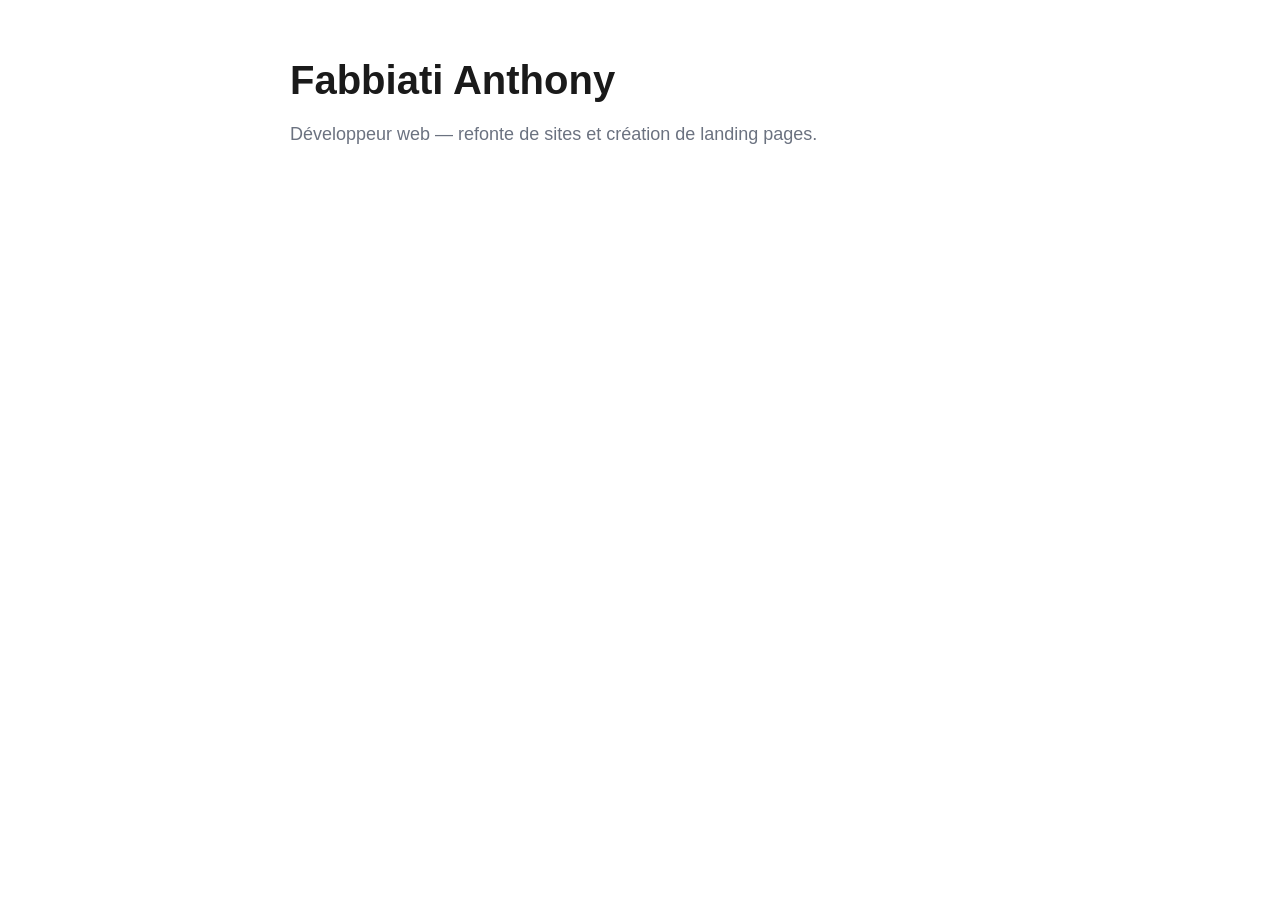
==== index.html @ d4ec7d35 "init : structure HTML et CSS de base" ====
<!DOCTYPE html>
<html lang="fr">
<head>
    <meta charset="UTF-8">
    <meta name="viewport" content="width=device-width, initial-scale=1.0">
    <link rel="stylesheet" href="css/style.css">
    <title>Portfolio — Ton Nom</title>
</head>
<body>
    <main class="container">
        <h1>Fabbiati Anthony</h1>
        <p>Développeur web — refonte de sites et création de landing pages.</p>
    </main>
</body>
</html>
---- css/style.css ----
/* Variables : palette, polices, espacements — tout au même endroit */
:root {
    --color-bg: #ffffff;
    --color-text: #1a1a1a;
    --color-muted: #6b7280;
    --color-accent: #2563eb;
    --font-base: -apple-system, BlinkMacSystemFont, "Segoe UI", Roboto, sans-serif;
    --max-width: 700px;
}

/* Reset de base */
*, *::before, *::after {
    box-sizing: border-box;
    margin: 0;
    padding: 0;
}

body {
    font-family: var(--font-base);
    color: var(--color-text);
    background: var(--color-bg);
    line-height: 1.6;
    padding: 3rem 1.25rem;
}

/* Centre le contenu */
.container {
    max-width: var(--max-width);
    margin: 0 auto;
}

h1 {
    font-size: 2.5rem;
    margin-bottom: 0.5rem;
}

p {
    color: var(--color-muted);
    font-size: 1.125rem;
}

a {
    color: var(--color-accent);
    text-decoration: none;
}
a:hover {
    text-decoration: underline;
}

/* Responsive : ce qui change sous 600px (mobile) */
@media (max-width: 600px) {
    body { padding: 2rem 1.25rem; }
    h1 { font-size: 2rem; }
}
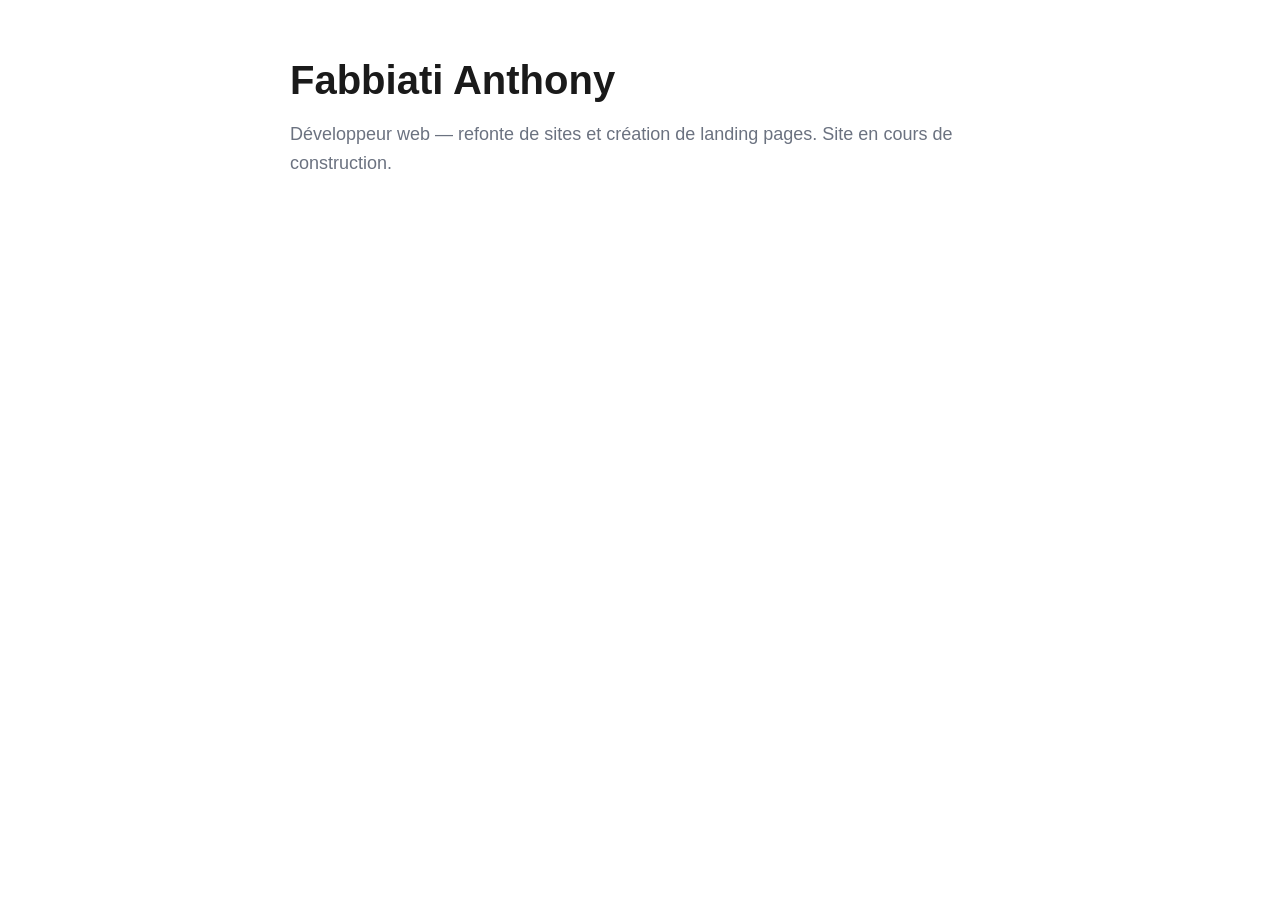
==== commit 0a771634: "test : vérification du pipeline de déploiement" ====
--- a/index.html
+++ b/index.html
@@ -9,7 +9,6 @@
 <body>
     <main class="container">
         <h1>Fabbiati Anthony</h1>
-        <p>Développeur web — refonte de sites et création de landing pages.</p>
-    </main>
+        <p>Développeur web — refonte de sites et création de landing pages. Site en cours de construction.</p>    </main>
 </body>
 </html>
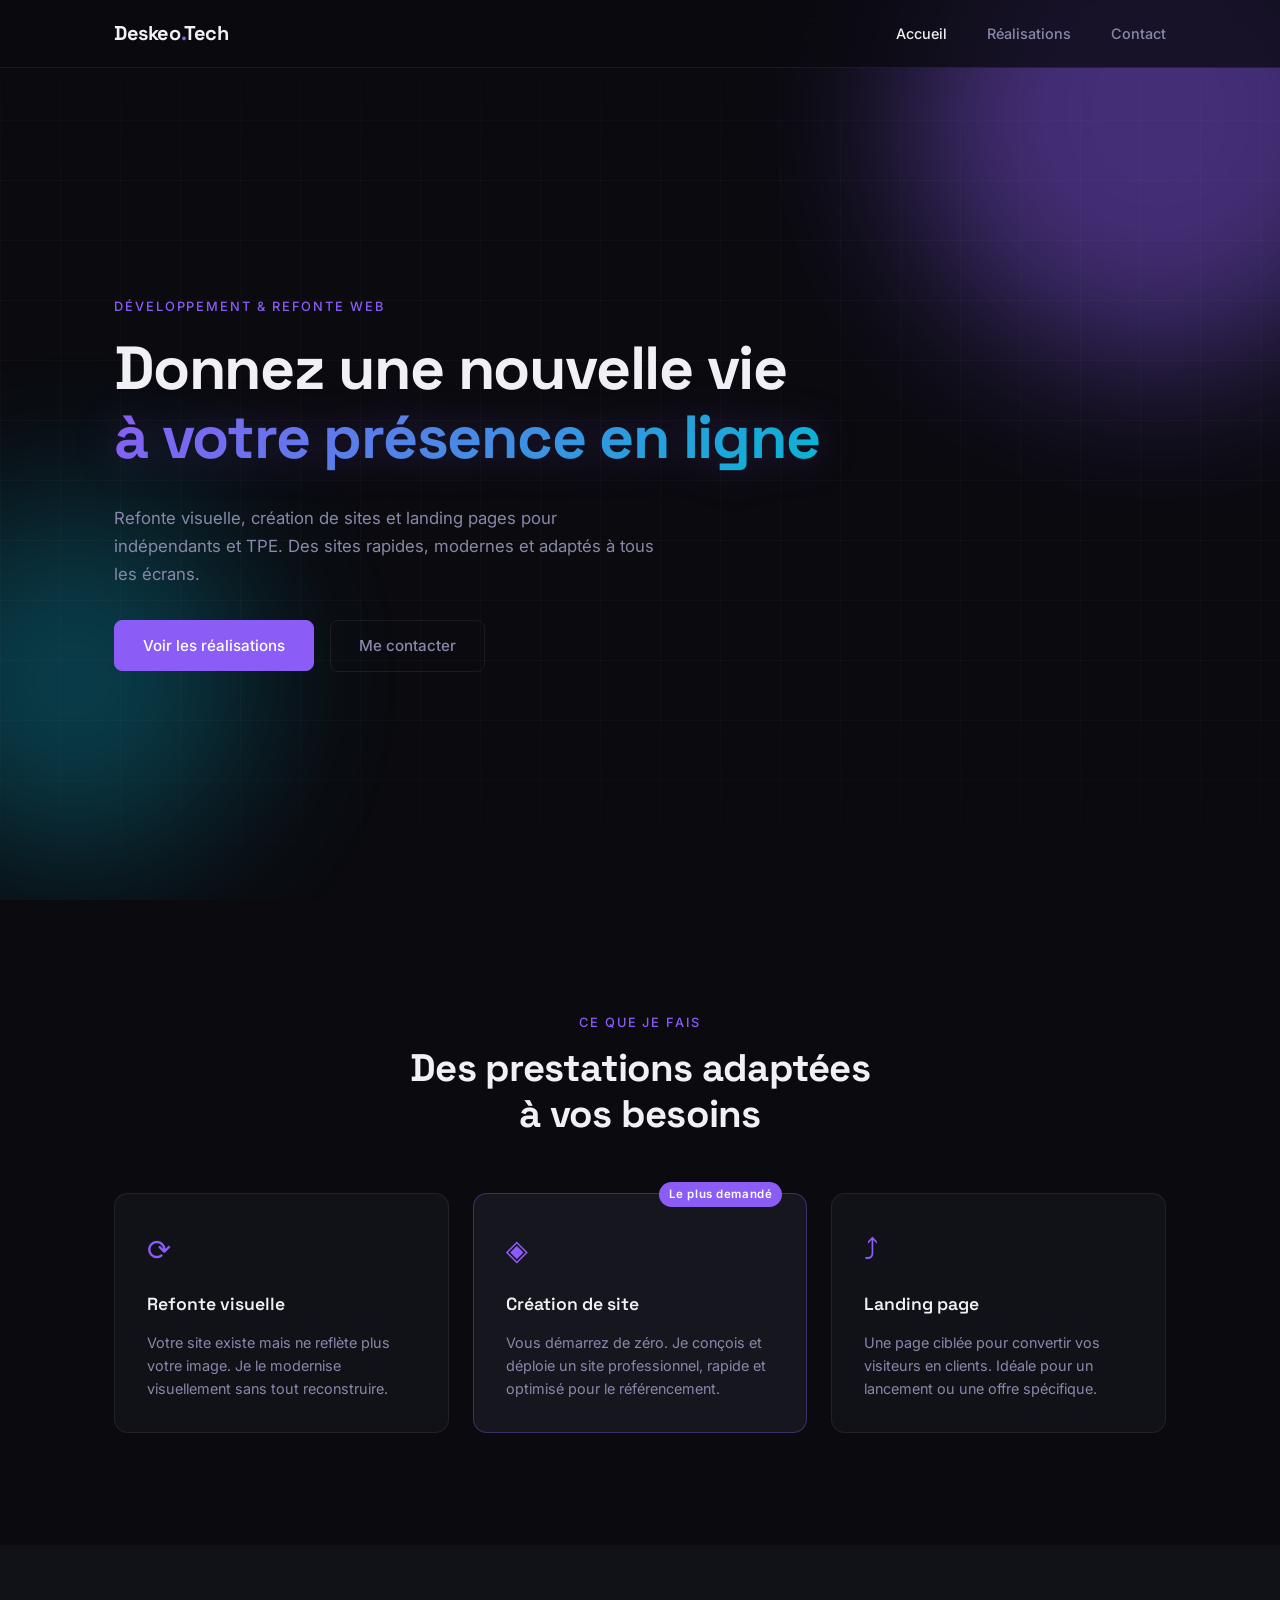
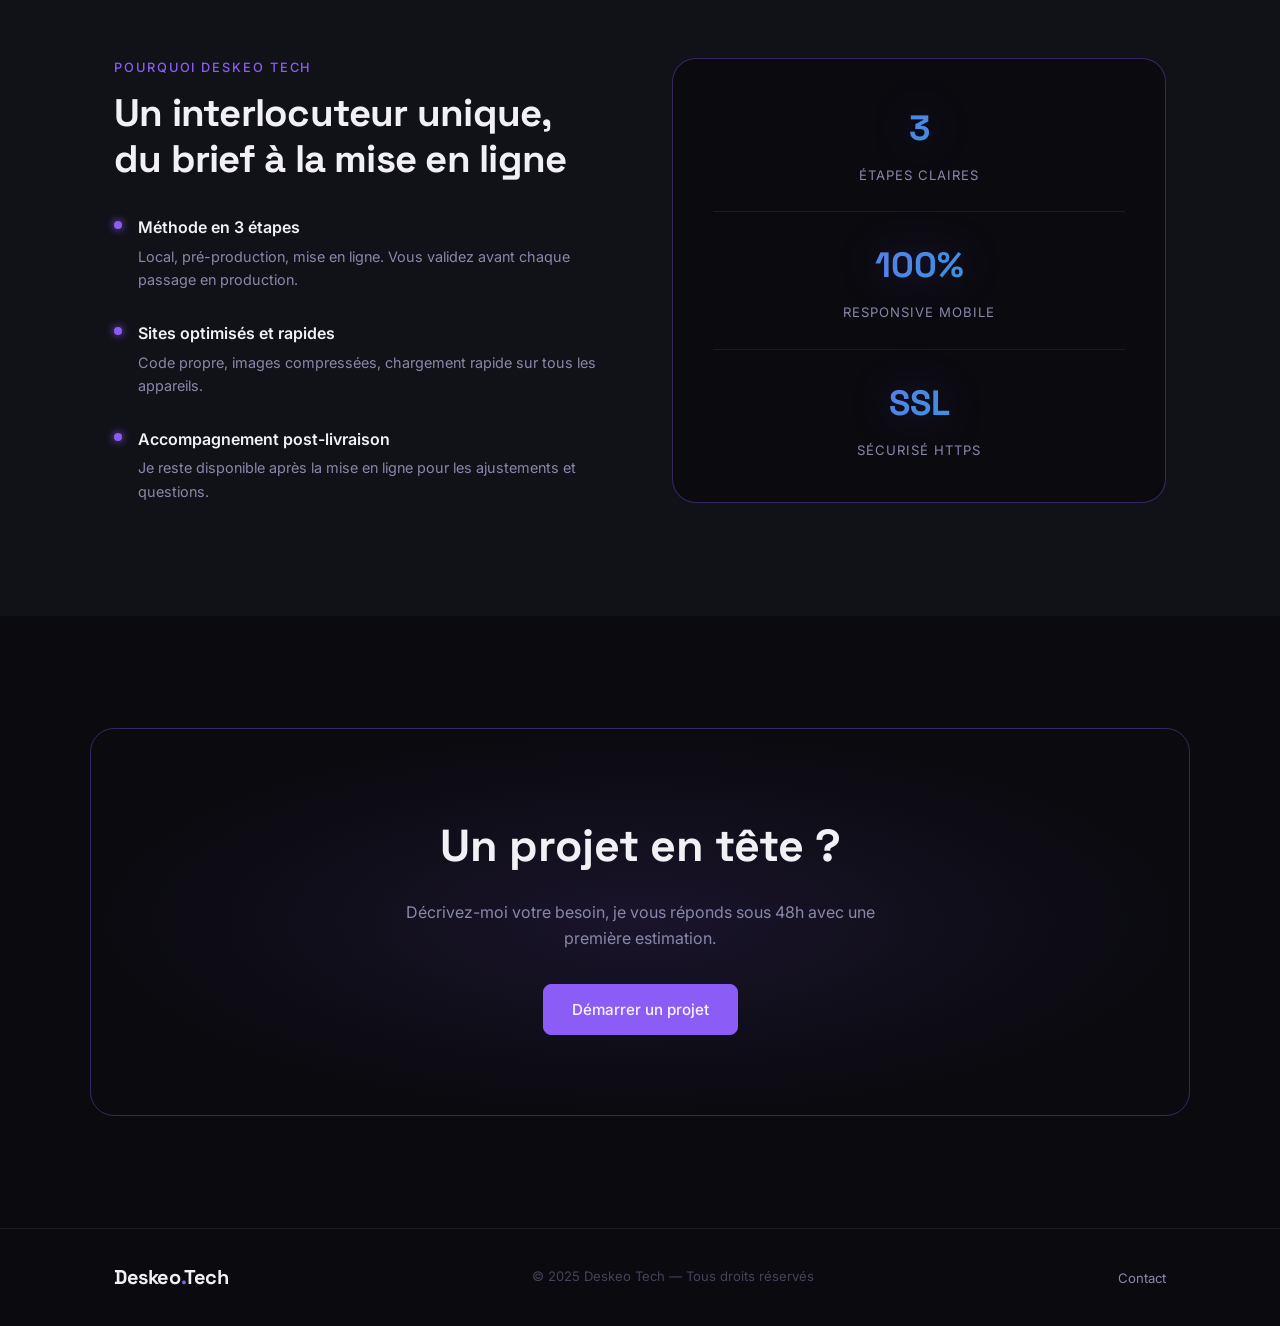
==== commit 52013565: "v.0.0.2 - Création page principal" ====
--- a/index.html
+++ b/index.html
@@ -3,12 +3,156 @@
 <head>
     <meta charset="UTF-8">
     <meta name="viewport" content="width=device-width, initial-scale=1.0">
+    <meta name="description" content="Deskeo Tech — Refonte de sites web et création de landing pages pour professionnels.">
+    <title>Deskeo Tech — Développement & Refonte Web</title>
+    <link rel="preconnect" href="https://fonts.googleapis.com">
+    <link rel="preconnect" href="https://fonts.gstatic.com" crossorigin>
+    <link href="https://fonts.googleapis.com/css2?family=Inter:wght@300;400;500;600&family=Space+Grotesk:wght@500;700&display=swap" rel="stylesheet">
     <link rel="stylesheet" href="css/style.css">
-    <title>Portfolio — Ton Nom</title>
+    <link rel="stylesheet" href="css/animations.css">
 </head>
 <body>
-    <main class="container">
-        <h1>Fabbiati Anthony</h1>
-        <p>Développeur web — refonte de sites et création de landing pages. Site en cours de construction.</p>    </main>
+
+    <!-- NAV -->
+    <header class="nav-wrapper">
+        <nav class="nav container">
+            <a href="index.html" class="nav-logo">Deskeo<span class="accent">.</span>Tech</a>
+            <button class="nav-toggle" aria-label="Ouvrir le menu" aria-expanded="false">
+                <span></span><span></span><span></span>
+            </button>
+            <ul class="nav-links" role="list">
+                <li><a href="index.html" class="nav-link active">Accueil</a></li>
+                <li><a href="realisations.html" class="nav-link">Réalisations</a></li>
+                <li><a href="contact.html" class="nav-link">Contact</a></li>
+            </ul>
+        </nav>
+    </header>
+
+    <main>
+
+        <!-- HERO -->
+        <section class="hero">
+            <div class="hero-bg" aria-hidden="true">
+                <div class="neon-orb orb-1"></div>
+                <div class="neon-orb orb-2"></div>
+                <div class="grid-overlay"></div>
+            </div>
+            <div class="container hero-content">
+                <p class="hero-eyebrow">Développement & Refonte Web</p>
+                <h1 class="hero-title">
+                    Donnez une nouvelle vie<br>
+                    <span class="neon-text">à votre présence en ligne</span>
+                </h1>
+                <p class="hero-desc">Refonte visuelle, création de sites et landing pages pour indépendants et TPE. Des sites rapides, modernes et adaptés à tous les écrans.</p>
+                <div class="hero-actions">
+                    <a href="realisations.html" class="btn btn-primary">Voir les réalisations</a>
+                    <a href="contact.html" class="btn btn-ghost">Me contacter</a>
+                </div>
+            </div>
+        </section>
+
+        <!-- SERVICES -->
+        <section class="section services" id="services">
+            <div class="container">
+                <div class="section-header">
+                    <p class="section-eyebrow">Ce que je fais</p>
+                    <h2 class="section-title">Des prestations adaptées<br>à vos besoins</h2>
+                </div>
+                <div class="cards-grid">
+                    <article class="card">
+                        <div class="card-icon" aria-hidden="true">⟳</div>
+                        <h3 class="card-title">Refonte visuelle</h3>
+                        <p class="card-desc">Votre site existe mais ne reflète plus votre image. Je le modernise visuellement sans tout reconstruire.</p>
+                    </article>
+                    <article class="card card-featured">
+                        <div class="card-icon" aria-hidden="true">◈</div>
+                        <h3 class="card-title">Création de site</h3>
+                        <p class="card-desc">Vous démarrez de zéro. Je conçois et déploie un site professionnel, rapide et optimisé pour le référencement.</p>
+                        <span class="card-badge">Le plus demandé</span>
+                    </article>
+                    <article class="card">
+                        <div class="card-icon" aria-hidden="true">⤴</div>
+                        <h3 class="card-title">Landing page</h3>
+                        <p class="card-desc">Une page ciblée pour convertir vos visiteurs en clients. Idéale pour un lancement ou une offre spécifique.</p>
+                    </article>
+                </div>
+            </div>
+        </section>
+
+        <!-- POURQUOI MOI -->
+        <section class="section why">
+            <div class="container why-grid">
+                <div class="why-text">
+                    <p class="section-eyebrow">Pourquoi Deskeo Tech</p>
+                    <h2 class="section-title">Un interlocuteur unique,<br>du brief à la mise en ligne</h2>
+                    <ul class="why-list" role="list">
+                        <li class="why-item">
+                            <span class="why-dot" aria-hidden="true"></span>
+                            <div>
+                                <strong>Méthode en 3 étapes</strong>
+                                <p>Local, pré-production, mise en ligne. Vous validez avant chaque passage en production.</p>
+                            </div>
+                        </li>
+                        <li class="why-item">
+                            <span class="why-dot" aria-hidden="true"></span>
+                            <div>
+                                <strong>Sites optimisés et rapides</strong>
+                                <p>Code propre, images compressées, chargement rapide sur tous les appareils.</p>
+                            </div>
+                        </li>
+                        <li class="why-item">
+                            <span class="why-dot" aria-hidden="true"></span>
+                            <div>
+                                <strong>Accompagnement post-livraison</strong>
+                                <p>Je reste disponible après la mise en ligne pour les ajustements et questions.</p>
+                            </div>
+                        </li>
+                    </ul>
+                </div>
+                <div class="why-visual" aria-hidden="true">
+                    <div class="stats-block">
+                        <div class="stat">
+                            <span class="stat-number neon-text">3</span>
+                            <span class="stat-label">Étapes claires</span>
+                        </div>
+                        <div class="stat-divider"></div>
+                        <div class="stat">
+                            <span class="stat-number neon-text">100%</span>
+                            <span class="stat-label">Responsive mobile</span>
+                        </div>
+                        <div class="stat-divider"></div>
+                        <div class="stat">
+                            <span class="stat-number neon-text">SSL</span>
+                            <span class="stat-label">Sécurisé HTTPS</span>
+                        </div>
+                    </div>
+                </div>
+            </div>
+        </section>
+
+        <!-- CTA -->
+        <section class="section cta-section">
+            <div class="container cta-inner">
+                <div class="cta-neon-bg" aria-hidden="true"></div>
+                <h2 class="cta-title">Un projet en tête ?</h2>
+                <p class="cta-desc">Décrivez-moi votre besoin, je vous réponds sous 48h avec une première estimation.</p>
+                <a href="contact.html" class="btn btn-primary">Démarrer un projet</a>
+            </div>
+        </section>
+
+    </main>
+
+    <!-- FOOTER -->
+    <footer class="footer">
+        <div class="container footer-inner">
+            <span class="nav-logo">Deskeo<span class="accent">.</span>Tech</span>
+            <p class="footer-copy">&copy; 2025 Deskeo Tech — Tous droits réservés</p>
+            <nav aria-label="Navigation secondaire">
+                <a href="contact.html" class="footer-link">Contact</a>
+            </nav>
+        </div>
+    </footer>
+
+    <script src="js/main.js"></script>
 </body>
 </html>
--- a/css/style.css
+++ b/css/style.css
@@ -1,54 +1,541 @@
-/* Variables : palette, polices, espacements — tout au même endroit */
+/* ============================================================
+   VARIABLES — palette, typo, espacements
+   Tout changer ici se répercute sur tout le site.
+   ============================================================ */
 :root {
-    --color-bg: #ffffff;
-    --color-text: #1a1a1a;
-    --color-muted: #6b7280;
-    --color-accent: #2563eb;
-    --font-base: -apple-system, BlinkMacSystemFont, "Segoe UI", Roboto, sans-serif;
-    --max-width: 700px;
-}
-
-/* Reset de base */
+    /* Couleurs */
+    --bg:          #0a0a0f;
+    --bg-card:     #111118;
+    --bg-card-alt: #16161f;
+    --border:      rgba(255,255,255,0.07);
+    --border-accent: rgba(139,92,246,0.35);
+
+    --text:        #f0f0f5;
+    --text-muted:  #8888aa;
+    --text-faint:  #44445a;
+
+    --accent:      #8b5cf6;   /* violet néon — changer ici pour refaire toute la charte */
+    --accent-glow: rgba(139,92,246,0.25);
+    --accent-2:    #06b6d4;   /* cyan secondaire */
+
+    /* Typo */
+    --font-body:    'Inter', system-ui, sans-serif;
+    --font-display: 'Space Grotesk', system-ui, sans-serif;
+
+    /* Espacements */
+    --space-xs:  0.5rem;
+    --space-sm:  1rem;
+    --space-md:  2rem;
+    --space-lg:  4rem;
+    --space-xl:  7rem;
+
+    /* Rayons */
+    --radius-sm: 8px;
+    --radius-md: 14px;
+    --radius-lg: 24px;
+
+    /* Largeur max du contenu */
+    --max-width: 1100px;
+
+    /* Nav */
+    --nav-h: 68px;
+}
+
+/* ============================================================
+   RESET
+   Neutralise les styles par défaut des navigateurs.
+   box-sizing: border-box est la règle la plus importante :
+   le padding est inclus dans la largeur, pas ajouté par-dessus.
+   ============================================================ */
 *, *::before, *::after {
     box-sizing: border-box;
     margin: 0;
     padding: 0;
 }
 
+html {
+    scroll-behavior: smooth; /* défilement doux sur les ancres # */
+}
+
 body {
-    font-family: var(--font-base);
-    color: var(--color-text);
-    background: var(--color-bg);
-    line-height: 1.6;
-    padding: 3rem 1.25rem;
-}
-
-/* Centre le contenu */
+    font-family: var(--font-body);
+    background: var(--bg);
+    color: var(--text);
+    line-height: 1.65;
+    -webkit-font-smoothing: antialiased; /* meilleur rendu des polices sur Mac/iOS */
+    overflow-x: hidden; /* empêche le scroll horizontal accidentel */
+}
+
+img {
+    max-width: 100%;
+    display: block; /* supprime l'espace sous les images (comportement inline par défaut) */
+}
+
+ul { list-style: none; }
+a  { text-decoration: none; color: inherit; }
+
+/* ============================================================
+   UTILITAIRE : CONTAINER
+   Centre le contenu et limite sa largeur sur les grands écrans.
+   Le padding horizontal évite que le texte colle aux bords
+   sur mobile.
+   ============================================================ */
 .container {
+    width: 100%;
     max-width: var(--max-width);
     margin: 0 auto;
-}
-
-h1 {
-    font-size: 2.5rem;
-    margin-bottom: 0.5rem;
-}
-
-p {
-    color: var(--color-muted);
-    font-size: 1.125rem;
-}
-
-a {
-    color: var(--color-accent);
-    text-decoration: none;
-}
-a:hover {
-    text-decoration: underline;
-}
-
-/* Responsive : ce qui change sous 600px (mobile) */
-@media (max-width: 600px) {
-    body { padding: 2rem 1.25rem; }
-    h1 { font-size: 2rem; }
-}+    padding: 0 1.5rem;
+}
+
+/* ============================================================
+   NAVIGATION
+   position: fixed maintient la nav visible en scrollant.
+   backdrop-filter crée l'effet de verre dépoli (glassmorphism).
+   z-index élevé garantit qu'elle reste au-dessus de tout.
+   ============================================================ */
+.nav-wrapper {
+    position: fixed;
+    top: 0;
+    left: 0;
+    right: 0;
+    z-index: 100;
+    height: var(--nav-h);
+    border-bottom: 1px solid var(--border);
+    background: rgba(10,10,15,0.75);
+    backdrop-filter: blur(16px);
+    -webkit-backdrop-filter: blur(16px);
+}
+
+.nav {
+    display: flex;
+    align-items: center;
+    justify-content: space-between;
+    height: 100%;
+}
+
+.nav-logo {
+    font-family: var(--font-display);
+    font-size: 1.25rem;
+    font-weight: 700;
+    letter-spacing: -0.02em;
+}
+
+.accent { color: var(--accent); }
+
+.nav-links {
+    display: flex;
+    align-items: center;
+    gap: 2.5rem;
+}
+
+.nav-link {
+    font-size: 0.9rem;
+    font-weight: 500;
+    color: var(--text-muted);
+    transition: color 0.2s;
+}
+.nav-link:hover,
+.nav-link.active { color: var(--text); }
+
+/* Bouton hamburger mobile — masqué sur desktop */
+.nav-toggle {
+    display: none;
+    flex-direction: column;
+    gap: 5px;
+    background: none;
+    border: none;
+    cursor: pointer;
+    padding: 4px;
+}
+.nav-toggle span {
+    display: block;
+    width: 24px;
+    height: 2px;
+    background: var(--text);
+    border-radius: 2px;
+    transition: transform 0.3s, opacity 0.3s;
+}
+
+/* ============================================================
+   HERO
+   min-height: 100svh utilise svh (small viewport height) qui
+   exclut la barre d'adresse mobile — plus fiable que vh.
+   padding-top compense la nav fixe.
+   ============================================================ */
+.hero {
+    position: relative;
+    min-height: 100svh;
+    display: flex;
+    align-items: center;
+    padding-top: var(--nav-h);
+    overflow: hidden;
+}
+
+.hero-bg {
+    position: absolute;
+    inset: 0;
+    pointer-events: none; /* les éléments décoratifs ne captent pas les clics */
+}
+
+.hero-content {
+    position: relative;
+    z-index: 1;
+    padding-top: var(--space-xl);
+    padding-bottom: var(--space-xl);
+}
+
+.hero-eyebrow {
+    font-size: 0.8rem;
+    font-weight: 500;
+    letter-spacing: 0.15em;
+    text-transform: uppercase;
+    color: var(--accent);
+    margin-bottom: var(--space-sm);
+}
+
+.hero-title {
+    font-family: var(--font-display);
+    font-size: clamp(2.2rem, 5vw, 3.8rem); /* clamp : taille fluide entre min et max */
+    font-weight: 700;
+    line-height: 1.15;
+    letter-spacing: -0.02em;
+    margin-bottom: var(--space-md);
+}
+
+/* Texte néon : dégradé + glow via text-shadow */
+.neon-text {
+    background: linear-gradient(135deg, var(--accent), var(--accent-2));
+    -webkit-background-clip: text;
+    -webkit-text-fill-color: transparent;
+    background-clip: text;
+    filter: drop-shadow(0 0 20px var(--accent-glow));
+}
+
+.hero-desc {
+    max-width: 540px;
+    color: var(--text-muted);
+    font-size: 1.05rem;
+    margin-bottom: var(--space-md);
+}
+
+.hero-actions {
+    display: flex;
+    gap: var(--space-sm);
+    flex-wrap: wrap;
+}
+
+/* ============================================================
+   BOUTONS
+   btn-primary : fond violet avec glow au hover.
+   btn-ghost   : contour uniquement, plus discret.
+   transition rend le changement d'état progressif (0.2s).
+   ============================================================ */
+.btn {
+    display: inline-flex;
+    align-items: center;
+    gap: 0.5rem;
+    padding: 0.75rem 1.75rem;
+    border-radius: var(--radius-sm);
+    font-size: 0.95rem;
+    font-weight: 500;
+    cursor: pointer;
+    transition: all 0.2s;
+    border: 1px solid transparent;
+    white-space: nowrap;
+}
+
+.btn-primary {
+    background: var(--accent);
+    color: #fff;
+    border-color: var(--accent);
+}
+.btn-primary:hover {
+    background: transparent;
+    color: var(--accent);
+    box-shadow: 0 0 24px var(--accent-glow);
+}
+
+.btn-ghost {
+    background: transparent;
+    color: var(--text-muted);
+    border-color: var(--border);
+}
+.btn-ghost:hover {
+    color: var(--text);
+    border-color: var(--accent);
+}
+
+/* ============================================================
+   SECTIONS
+   Chaque section a le même espacement vertical.
+   On le définit une seule fois ici.
+   ============================================================ */
+.section {
+    padding: var(--space-xl) 0;
+}
+
+.section-header {
+    text-align: center;
+    margin-bottom: 3.5rem;
+}
+
+.section-eyebrow {
+    font-size: 0.8rem;
+    font-weight: 500;
+    letter-spacing: 0.15em;
+    text-transform: uppercase;
+    color: var(--accent);
+    margin-bottom: 0.75rem;
+}
+
+.section-title {
+    font-family: var(--font-display);
+    font-size: clamp(1.6rem, 3.5vw, 2.4rem);
+    font-weight: 700;
+    line-height: 1.2;
+    letter-spacing: -0.02em;
+}
+
+/* ============================================================
+   CARDS SERVICES
+   CSS Grid avec auto-fill : les colonnes se créent
+   automatiquement selon la place disponible.
+   minmax(260px, 1fr) : chaque carte fait au moins 260px,
+   et elles se partagent l'espace restant égalitairement.
+   ============================================================ */
+.cards-grid {
+    display: grid;
+    grid-template-columns: repeat(auto-fill, minmax(260px, 1fr));
+    gap: 1.5rem;
+}
+
+.card {
+    position: relative;
+    background: var(--bg-card);
+    border: 1px solid var(--border);
+    border-radius: var(--radius-md);
+    padding: 2rem;
+    transition: border-color 0.3s, transform 0.3s;
+}
+.card:hover {
+    border-color: var(--border-accent);
+    transform: translateY(-4px); /* légère élévation au survol */
+}
+
+.card-featured {
+    border-color: var(--border-accent);
+    background: var(--bg-card-alt);
+}
+
+.card-icon {
+    font-size: 1.8rem;
+    margin-bottom: 1rem;
+    color: var(--accent);
+}
+
+.card-title {
+    font-family: var(--font-display);
+    font-size: 1.1rem;
+    font-weight: 600;
+    margin-bottom: 0.75rem;
+}
+
+.card-desc {
+    font-size: 0.9rem;
+    color: var(--text-muted);
+    line-height: 1.6;
+}
+
+.card-badge {
+    position: absolute;
+    top: -12px;
+    right: 1.5rem;
+    background: var(--accent);
+    color: #fff;
+    font-size: 0.72rem;
+    font-weight: 600;
+    padding: 3px 10px;
+    border-radius: 99px;
+    letter-spacing: 0.05em;
+}
+
+/* ============================================================
+   SECTION WHY
+   Grid 2 colonnes : texte à gauche, stats à droite.
+   gap crée l'espacement entre les colonnes.
+   align-items: center aligne verticalement.
+   ============================================================ */
+.why { background: var(--bg-card); }
+
+.why-grid {
+    display: grid;
+    grid-template-columns: 1fr 1fr;
+    gap: 4rem;
+    align-items: center;
+}
+
+.why-list {
+    display: flex;
+    flex-direction: column;
+    gap: 1.75rem;
+    margin-top: 2rem;
+}
+
+.why-item {
+    display: flex;
+    gap: 1rem;
+    align-items: flex-start;
+}
+
+.why-dot {
+    width: 8px;
+    height: 8px;
+    min-width: 8px;
+    border-radius: 50%;
+    background: var(--accent);
+    margin-top: 0.45rem;
+    box-shadow: 0 0 8px var(--accent);
+}
+
+.why-item strong {
+    display: block;
+    font-weight: 600;
+    margin-bottom: 0.25rem;
+}
+
+.why-item p {
+    font-size: 0.9rem;
+    color: var(--text-muted);
+}
+
+.stats-block {
+    background: var(--bg);
+    border: 1px solid var(--border-accent);
+    border-radius: var(--radius-lg);
+    padding: 2.5rem;
+    display: flex;
+    flex-direction: column;
+    gap: 1.5rem;
+}
+
+.stat { text-align: center; }
+
+.stat-number {
+    display: block;
+    font-family: var(--font-display);
+    font-size: 2.2rem;
+    font-weight: 700;
+    margin-bottom: 0.25rem;
+}
+
+.stat-label {
+    font-size: 0.82rem;
+    color: var(--text-muted);
+    text-transform: uppercase;
+    letter-spacing: 0.08em;
+}
+
+.stat-divider {
+    height: 1px;
+    background: var(--border);
+}
+
+/* ============================================================
+   CTA SECTION
+   Position relative + z-index pour que le contenu passe
+   devant le fond décoratif (cta-neon-bg).
+   ============================================================ */
+.cta-section { text-align: center; }
+
+.cta-inner {
+    position: relative;
+    border: 1px solid var(--border-accent);
+    border-radius: var(--radius-lg);
+    padding: 5rem 2rem;
+    overflow: hidden;
+}
+
+.cta-neon-bg {
+    position: absolute;
+    inset: 0;
+    background: radial-gradient(ellipse at center, rgba(139,92,246,0.12) 0%, transparent 70%);
+    pointer-events: none;
+}
+
+.cta-title {
+    font-family: var(--font-display);
+    font-size: clamp(1.8rem, 4vw, 2.8rem);
+    font-weight: 700;
+    margin-bottom: 1rem;
+    position: relative;
+}
+
+.cta-desc {
+    color: var(--text-muted);
+    max-width: 480px;
+    margin: 0 auto 2rem;
+    position: relative;
+}
+
+/* ============================================================
+   FOOTER
+   ============================================================ */
+.footer {
+    padding: 2rem 0;
+    border-top: 1px solid var(--border);
+}
+
+.footer-inner {
+    display: flex;
+    align-items: center;
+    justify-content: space-between;
+    gap: 1rem;
+    flex-wrap: wrap;
+}
+
+.footer-copy {
+    font-size: 0.82rem;
+    color: var(--text-faint);
+}
+
+.footer-link {
+    font-size: 0.82rem;
+    color: var(--text-muted);
+    transition: color 0.2s;
+}
+.footer-link:hover { color: var(--accent); }
+
+/* ============================================================
+   RESPONSIVE MOBILE
+   Les media queries sont en bas : elles écrasent les règles
+   précédentes uniquement sur les petits écrans.
+   Breakpoint 768px = tablette/mobile.
+   ============================================================ */
+@media (max-width: 768px) {
+
+    /* Nav mobile : liens masqués par défaut, toggle visible */
+    .nav-toggle { display: flex; }
+
+    .nav-links {
+        position: fixed;
+        inset: var(--nav-h) 0 0 0;
+        background: rgba(10,10,15,0.97);
+        flex-direction: column;
+        justify-content: center;
+        gap: 2rem;
+        font-size: 1.2rem;
+
+        /* Masquage accessible : on déplace hors écran plutôt que display:none
+           pour que les lecteurs d'écran puissent quand même le trouver */
+        transform: translateX(100%);
+        transition: transform 0.3s ease;
+    }
+
+    /* Classe ajoutée par JS quand le menu est ouvert */
+    .nav-links.is-open { transform: translateX(0); }
+
+    /* Grilles : une colonne sur mobile */
+    .why-grid { grid-template-columns: 1fr; gap: 2.5rem; }
+
+    .footer-inner { justify-content: center; text-align: center; }
+}
--- a/css/animations.css
+++ b/css/animations.css
@@ -0,0 +1,119 @@
+/* ============================================================
+   ANIMATIONS & EFFETS NÉON
+   Fichier séparé de style.css pour deux raisons :
+   1. Facilité de maintenance : on touche ici sans risquer
+      de casser le layout principal.
+   2. Accessibilité : prefers-reduced-motion permet de
+      désactiver toutes les animations pour les utilisateurs
+      sensibles au mouvement (épilepsie, vertiges...).
+   ============================================================ */
+
+/* --- Orbes néon du hero --- */
+
+/* Les orbes sont des cercles flous positionnés en absolu.
+   border-radius: 50% = cercle.
+   filter: blur() crée le halo lumineux.
+   animation: flotte en boucle infinie. */
+.neon-orb {
+    position: absolute;
+    border-radius: 50%;
+    filter: blur(80px);
+    opacity: 0.45;
+    animation: float 8s ease-in-out infinite;
+}
+
+.orb-1 {
+    width: 500px;
+    height: 500px;
+    background: var(--accent);
+    top: -15%;
+    right: -10%;
+    animation-delay: 0s;
+}
+
+.orb-2 {
+    width: 350px;
+    height: 350px;
+    background: var(--accent-2);
+    bottom: 5%;
+    left: -8%;
+    animation-delay: -4s; /* décalage pour que les deux orbes ne bougent pas en même temps */
+    opacity: 0.3;
+}
+
+/* Grille de fond subtile du hero */
+.grid-overlay {
+    position: absolute;
+    inset: 0;
+    background-image:
+        linear-gradient(rgba(255,255,255,0.025) 1px, transparent 1px),
+        linear-gradient(90deg, rgba(255,255,255,0.025) 1px, transparent 1px);
+    background-size: 60px 60px;
+    /* Fondu en haut et en bas pour que la grille disparaisse aux bords */
+    mask-image: linear-gradient(to bottom, transparent 0%, black 20%, black 80%, transparent 100%);
+    -webkit-mask-image: linear-gradient(to bottom, transparent 0%, black 20%, black 80%, transparent 100%);
+}
+
+/* --- Animation float --- */
+
+/* keyframes définit les étapes de l'animation.
+   0% et 100% identiques = boucle parfaite.
+   translateY déplace verticalement. */
+@keyframes float {
+    0%, 100% { transform: translateY(0px) scale(1); }
+    50%       { transform: translateY(-30px) scale(1.05); }
+}
+
+/* --- Apparition au chargement --- */
+
+/* Les éléments du hero apparaissent en fondu en glissant vers le haut.
+   animation-fill-mode: both conserve l'état final après l'animation. */
+.hero-eyebrow {
+    animation: fadeUp 0.7s ease both;
+    animation-delay: 0.1s;
+}
+.hero-title {
+    animation: fadeUp 0.7s ease both;
+    animation-delay: 0.25s;
+}
+.hero-desc {
+    animation: fadeUp 0.7s ease both;
+    animation-delay: 0.4s;
+}
+.hero-actions {
+    animation: fadeUp 0.7s ease both;
+    animation-delay: 0.55s;
+}
+
+@keyframes fadeUp {
+    from {
+        opacity: 0;
+        transform: translateY(24px);
+    }
+    to {
+        opacity: 1;
+        transform: translateY(0);
+    }
+}
+
+/* --- Glow pulsant sur le texte néon --- */
+@keyframes glow-pulse {
+    0%, 100% { filter: drop-shadow(0 0 16px rgba(139,92,246,0.4)); }
+    50%       { filter: drop-shadow(0 0 32px rgba(139,92,246,0.7)); }
+}
+.neon-text {
+    animation: glow-pulse 3s ease-in-out infinite;
+}
+
+/* ============================================================
+   ACCESSIBILITÉ — Respect du réglage système
+   Si l'utilisateur a activé "Réduire les animations"
+   dans son OS, on désactive tout proprement.
+   ============================================================ */
+@media (prefers-reduced-motion: reduce) {
+    *, *::before, *::after {
+        animation-duration: 0.01ms !important;
+        animation-iteration-count: 1 !important;
+        transition-duration: 0.01ms !important;
+    }
+}
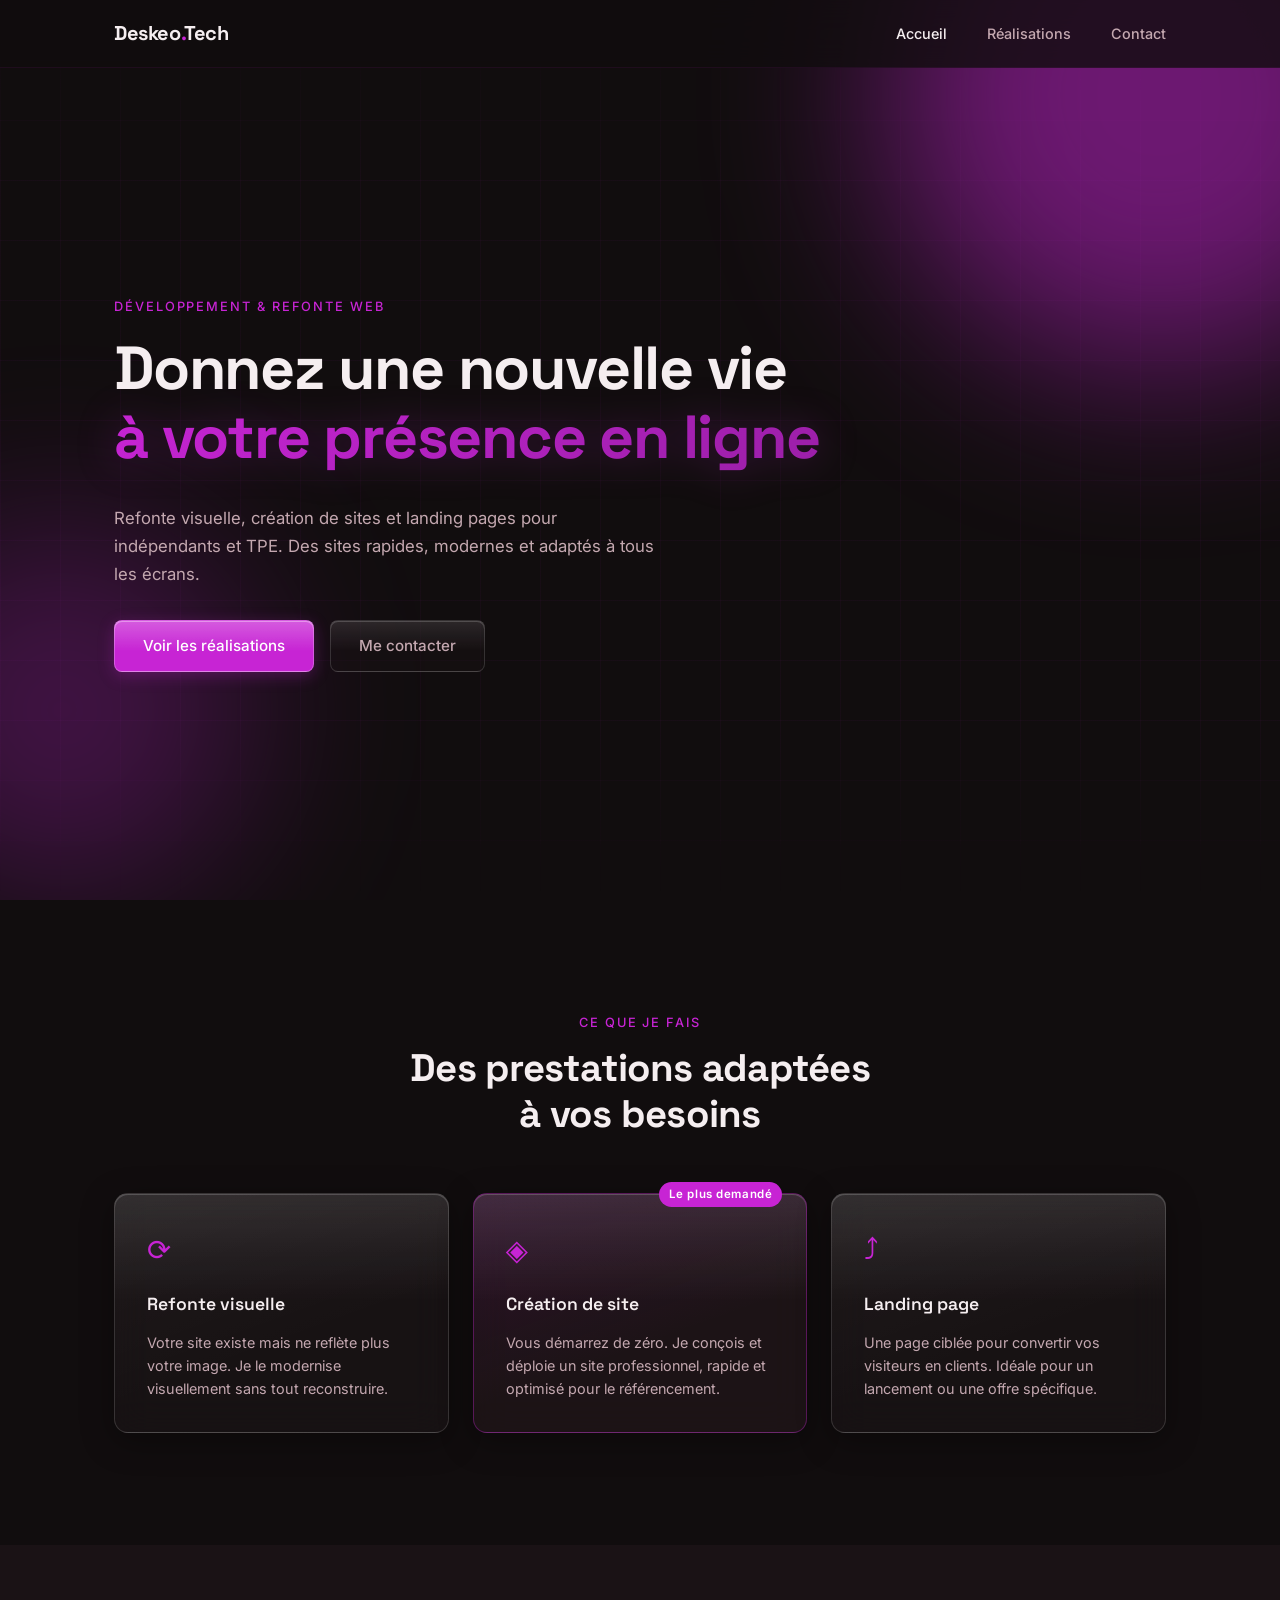
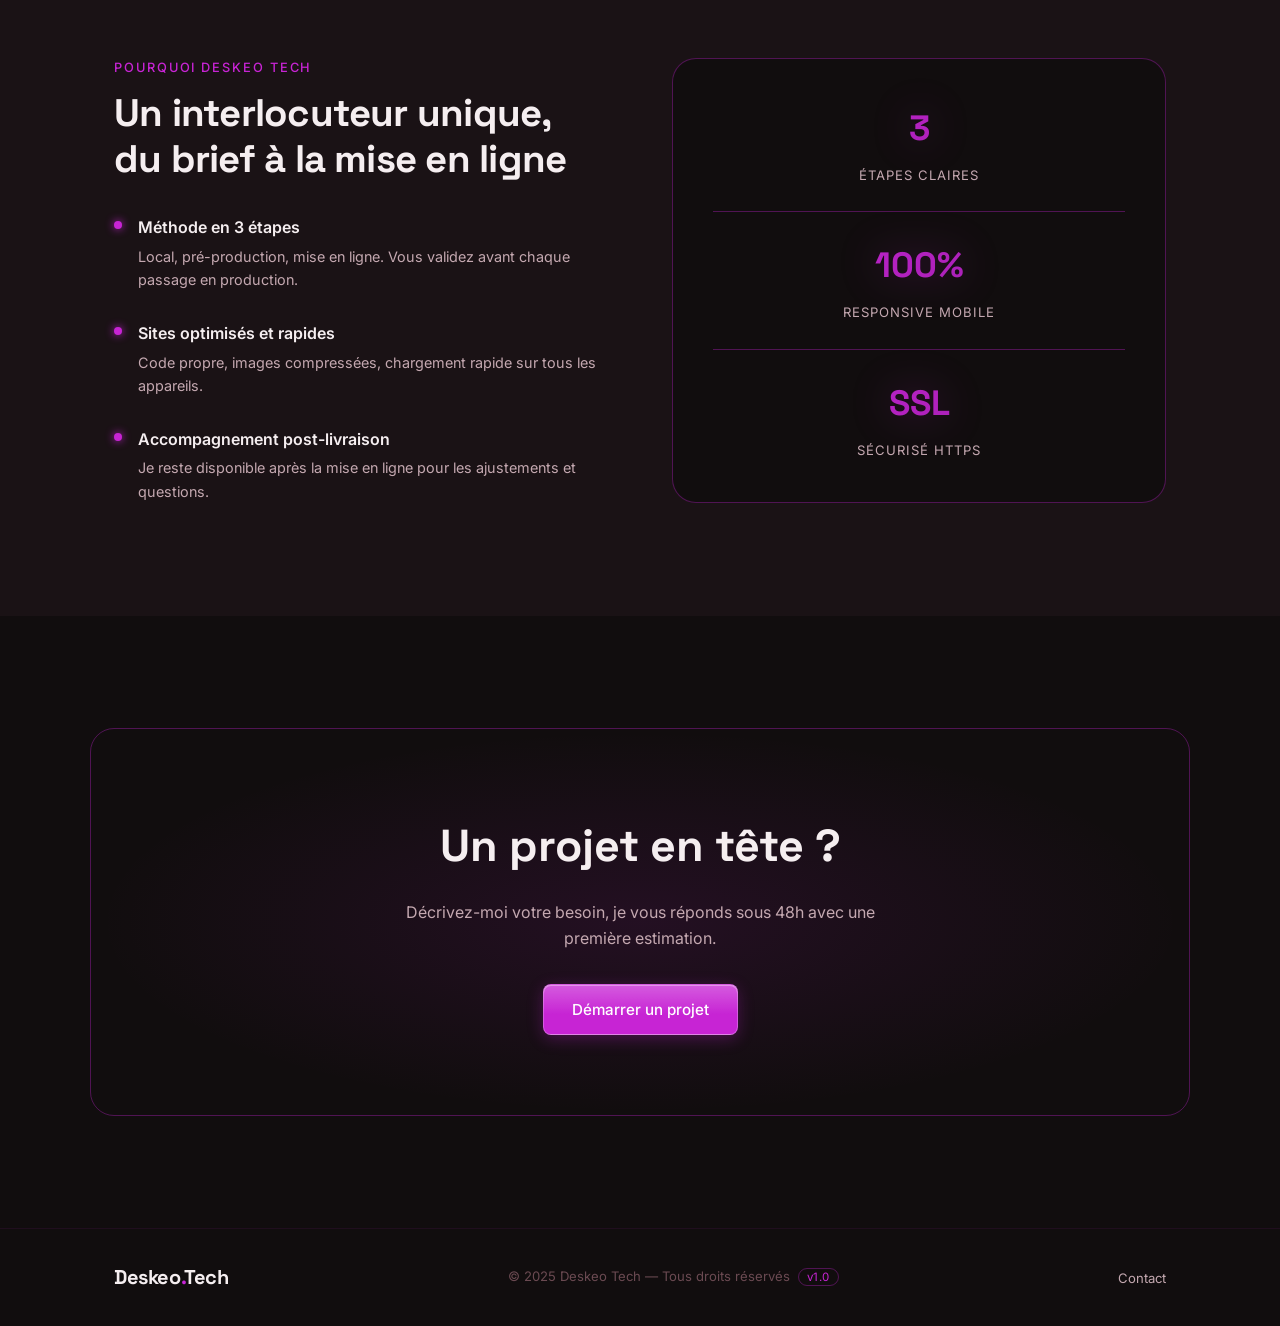
==== commit ccbc814f: "v1.0 - Ajout effet Liquid Glass + version du site dans le footer" ====
--- a/index.html
+++ b/index.html
@@ -146,7 +146,7 @@
     <footer class="footer">
         <div class="container footer-inner">
             <span class="nav-logo">Deskeo<span class="accent">.</span>Tech</span>
-            <p class="footer-copy">&copy; 2025 Deskeo Tech — Tous droits réservés</p>
+            <p class="footer-copy">&copy; 2025 Deskeo Tech — Tous droits réservés <span class="footer-version">v1.0</span></p>
             <nav aria-label="Navigation secondaire">
                 <a href="contact.html" class="footer-link">Contact</a>
             </nav>
--- a/css/style.css
+++ b/css/style.css
@@ -1,51 +1,48 @@
 /* ============================================================
-   VARIABLES — palette, typo, espacements
+   VARIABLES — palette Void/Kai'sa
    Tout changer ici se répercute sur tout le site.
    ============================================================ */
 :root {
-    /* Couleurs */
-    --bg:          #0a0a0f;
-    --bg-card:     #111118;
-    --bg-card-alt: #16161f;
-    --border:      rgba(255,255,255,0.07);
-    --border-accent: rgba(139,92,246,0.35);
-
-    --text:        #f0f0f5;
-    --text-muted:  #8888aa;
-    --text-faint:  #44445a;
-
-    --accent:      #8b5cf6;   /* violet néon — changer ici pour refaire toute la charte */
-    --accent-glow: rgba(139,92,246,0.25);
-    --accent-2:    #06b6d4;   /* cyan secondaire */
-
-    /* Typo */
+    --bg:          #110d0e;
+    --bg-card:     #1a1215;
+    --bg-card-alt: #221519;
+    --border:      rgba(199,36,212,0.08);
+    --border-accent: rgba(199,36,212,0.35);
+
+    --text:        #f5eef0;
+    --text-muted:  #c4a8b0;
+    --text-faint:  #6b4a52;
+
+    --accent:      #c724d4;
+    --accent-glow: rgba(199,36,212,0.28);
+    --accent-2:    #9b1fa8;
+
+    /* Liquid Glass — verre dépoli translucide sur fond sombre */
+    --glass-bg:        rgba(26,18,21,0.45);
+    --glass-bg-strong: rgba(34,21,25,0.55);
+    --glass-border:    rgba(255,255,255,0.14);
+    --glass-highlight: rgba(255,255,255,0.18);
+    --glass-blur:      18px;
+
     --font-body:    'Inter', system-ui, sans-serif;
     --font-display: 'Space Grotesk', system-ui, sans-serif;
 
-    /* Espacements */
     --space-xs:  0.5rem;
     --space-sm:  1rem;
     --space-md:  2rem;
     --space-lg:  4rem;
     --space-xl:  7rem;
 
-    /* Rayons */
     --radius-sm: 8px;
     --radius-md: 14px;
     --radius-lg: 24px;
 
-    /* Largeur max du contenu */
     --max-width: 1100px;
-
-    /* Nav */
     --nav-h: 68px;
 }
 
 /* ============================================================
    RESET
-   Neutralise les styles par défaut des navigateurs.
-   box-sizing: border-box est la règle la plus importante :
-   le padding est inclus dans la largeur, pas ajouté par-dessus.
    ============================================================ */
 *, *::before, *::after {
     box-sizing: border-box;
@@ -53,32 +50,23 @@
     padding: 0;
 }
 
-html {
-    scroll-behavior: smooth; /* défilement doux sur les ancres # */
-}
+html { scroll-behavior: smooth; }
 
 body {
     font-family: var(--font-body);
     background: var(--bg);
     color: var(--text);
     line-height: 1.65;
-    -webkit-font-smoothing: antialiased; /* meilleur rendu des polices sur Mac/iOS */
-    overflow-x: hidden; /* empêche le scroll horizontal accidentel */
-}
-
-img {
-    max-width: 100%;
-    display: block; /* supprime l'espace sous les images (comportement inline par défaut) */
-}
-
-ul { list-style: none; }
-a  { text-decoration: none; color: inherit; }
-
-/* ============================================================
-   UTILITAIRE : CONTAINER
-   Centre le contenu et limite sa largeur sur les grands écrans.
-   Le padding horizontal évite que le texte colle aux bords
-   sur mobile.
+    -webkit-font-smoothing: antialiased;
+    overflow-x: hidden;
+}
+
+img   { max-width: 100%; display: block; }
+ul    { list-style: none; }
+a     { text-decoration: none; color: inherit; }
+
+/* ============================================================
+   CONTAINER
    ============================================================ */
 .container {
     width: 100%;
@@ -89,19 +77,14 @@
 
 /* ============================================================
    NAVIGATION
-   position: fixed maintient la nav visible en scrollant.
-   backdrop-filter crée l'effet de verre dépoli (glassmorphism).
-   z-index élevé garantit qu'elle reste au-dessus de tout.
    ============================================================ */
 .nav-wrapper {
     position: fixed;
-    top: 0;
-    left: 0;
-    right: 0;
+    top: 0; left: 0; right: 0;
     z-index: 100;
     height: var(--nav-h);
     border-bottom: 1px solid var(--border);
-    background: rgba(10,10,15,0.75);
+    background: rgba(17,13,14,0.8);
     backdrop-filter: blur(16px);
     -webkit-backdrop-filter: blur(16px);
 }
@@ -137,7 +120,6 @@
 .nav-link:hover,
 .nav-link.active { color: var(--text); }
 
-/* Bouton hamburger mobile — masqué sur desktop */
 .nav-toggle {
     display: none;
     flex-direction: column;
@@ -158,9 +140,6 @@
 
 /* ============================================================
    HERO
-   min-height: 100svh utilise svh (small viewport height) qui
-   exclut la barre d'adresse mobile — plus fiable que vh.
-   padding-top compense la nav fixe.
    ============================================================ */
 .hero {
     position: relative;
@@ -174,7 +153,7 @@
 .hero-bg {
     position: absolute;
     inset: 0;
-    pointer-events: none; /* les éléments décoratifs ne captent pas les clics */
+    pointer-events: none;
 }
 
 .hero-content {
@@ -195,14 +174,13 @@
 
 .hero-title {
     font-family: var(--font-display);
-    font-size: clamp(2.2rem, 5vw, 3.8rem); /* clamp : taille fluide entre min et max */
+    font-size: clamp(2.2rem, 5vw, 3.8rem);
     font-weight: 700;
     line-height: 1.15;
     letter-spacing: -0.02em;
     margin-bottom: var(--space-md);
 }
 
-/* Texte néon : dégradé + glow via text-shadow */
 .neon-text {
     background: linear-gradient(135deg, var(--accent), var(--accent-2));
     -webkit-background-clip: text;
@@ -226,9 +204,6 @@
 
 /* ============================================================
    BOUTONS
-   btn-primary : fond violet avec glow au hover.
-   btn-ghost   : contour uniquement, plus discret.
-   transition rend le changement d'état progressif (0.2s).
    ============================================================ */
 .btn {
     display: inline-flex;
@@ -239,40 +214,47 @@
     font-size: 0.95rem;
     font-weight: 500;
     cursor: pointer;
-    transition: all 0.2s;
+    transition: all 0.2s, box-shadow 0.3s;
     border: 1px solid transparent;
     white-space: nowrap;
+    backdrop-filter: blur(var(--glass-blur));
+    -webkit-backdrop-filter: blur(var(--glass-blur));
 }
 
 .btn-primary {
-    background: var(--accent);
+    background:
+        linear-gradient(180deg, rgba(255,255,255,0.25) 0%, rgba(255,255,255,0) 60%),
+        var(--accent);
     color: #fff;
-    border-color: var(--accent);
+    border-color: rgba(255,255,255,0.25);
+    box-shadow: inset 0 1px 0 rgba(255,255,255,0.35), 0 4px 16px var(--accent-glow);
 }
 .btn-primary:hover {
-    background: transparent;
+    background:
+        linear-gradient(180deg, rgba(255,255,255,0.12) 0%, rgba(255,255,255,0) 60%),
+        transparent;
     color: var(--accent);
-    box-shadow: 0 0 24px var(--accent-glow);
+    box-shadow: inset 0 1px 0 rgba(255,255,255,0.1), 0 0 24px var(--accent-glow);
 }
 
 .btn-ghost {
-    background: transparent;
-    color: var(--text-muted);
-    border-color: var(--border);
+    background:
+        linear-gradient(180deg, rgba(255,255,255,0.1) 0%, rgba(255,255,255,0) 60%),
+        var(--glass-bg);
+    color: var(--text-muted);
+    border-color: var(--glass-border);
+    box-shadow: inset 0 1px 0 var(--glass-highlight);
 }
 .btn-ghost:hover {
     color: var(--text);
     border-color: var(--accent);
+    box-shadow: inset 0 1px 0 var(--glass-highlight), 0 0 20px var(--accent-glow);
 }
 
 /* ============================================================
    SECTIONS
-   Chaque section a le même espacement vertical.
-   On le définit une seule fois ici.
-   ============================================================ */
-.section {
-    padding: var(--space-xl) 0;
-}
+   ============================================================ */
+.section { padding: var(--space-xl) 0; }
 
 .section-header {
     text-align: center;
@@ -298,10 +280,6 @@
 
 /* ============================================================
    CARDS SERVICES
-   CSS Grid avec auto-fill : les colonnes se créent
-   automatiquement selon la place disponible.
-   minmax(260px, 1fr) : chaque carte fait au moins 260px,
-   et elles se partagent l'espace restant égalitairement.
    ============================================================ */
 .cards-grid {
     display: grid;
@@ -311,20 +289,35 @@
 
 .card {
     position: relative;
-    background: var(--bg-card);
-    border: 1px solid var(--border);
+    background:
+        linear-gradient(180deg, rgba(255,255,255,0.09) 0%, rgba(255,255,255,0) 45%),
+        linear-gradient(160deg, rgba(255,255,255,0.05), rgba(255,255,255,0.01) 60%),
+        var(--glass-bg);
+    border: 1px solid var(--glass-border);
     border-radius: var(--radius-md);
     padding: 2rem;
-    transition: border-color 0.3s, transform 0.3s;
+    backdrop-filter: blur(var(--glass-blur));
+    -webkit-backdrop-filter: blur(var(--glass-blur));
+    box-shadow:
+        inset 0 1px 0 var(--glass-highlight),
+        0 8px 32px rgba(0,0,0,0.35);
+    transition: border-color 0.3s, transform 0.3s, box-shadow 0.3s;
 }
 .card:hover {
     border-color: var(--border-accent);
-    transform: translateY(-4px); /* légère élévation au survol */
+    transform: translateY(-4px);
+    box-shadow:
+        inset 0 1px 0 var(--glass-highlight),
+        0 12px 40px rgba(0,0,0,0.45),
+        0 0 32px var(--accent-glow);
 }
 
 .card-featured {
     border-color: var(--border-accent);
-    background: var(--bg-card-alt);
+    background:
+        linear-gradient(180deg, rgba(255,255,255,0.1) 0%, rgba(255,255,255,0) 45%),
+        linear-gradient(160deg, rgba(199,36,212,0.12), rgba(255,255,255,0.01) 60%),
+        var(--glass-bg-strong);
 }
 
 .card-icon {
@@ -361,9 +354,6 @@
 
 /* ============================================================
    SECTION WHY
-   Grid 2 colonnes : texte à gauche, stats à droite.
-   gap crée l'espacement entre les colonnes.
-   align-items: center aligne verticalement.
    ============================================================ */
 .why { background: var(--bg-card); }
 
@@ -397,16 +387,8 @@
     box-shadow: 0 0 8px var(--accent);
 }
 
-.why-item strong {
-    display: block;
-    font-weight: 600;
-    margin-bottom: 0.25rem;
-}
-
-.why-item p {
-    font-size: 0.9rem;
-    color: var(--text-muted);
-}
+.why-item strong { display: block; font-weight: 600; margin-bottom: 0.25rem; }
+.why-item p      { font-size: 0.9rem; color: var(--text-muted); }
 
 .stats-block {
     background: var(--bg);
@@ -435,15 +417,10 @@
     letter-spacing: 0.08em;
 }
 
-.stat-divider {
-    height: 1px;
-    background: var(--border);
-}
-
-/* ============================================================
-   CTA SECTION
-   Position relative + z-index pour que le contenu passe
-   devant le fond décoratif (cta-neon-bg).
+.stat-divider { height: 1px; background: var(--border-accent); }
+
+/* ============================================================
+   CTA
    ============================================================ */
 .cta-section { text-align: center; }
 
@@ -458,7 +435,7 @@
 .cta-neon-bg {
     position: absolute;
     inset: 0;
-    background: radial-gradient(ellipse at center, rgba(139,92,246,0.12) 0%, transparent 70%);
+    background: radial-gradient(ellipse at center, rgba(199,36,212,0.1) 0%, transparent 70%);
     pointer-events: none;
 }
 
@@ -478,6 +455,312 @@
 }
 
 /* ============================================================
+   PAGE HERO (pages intérieures — plus compact que le hero accueil)
+   ============================================================ */
+.page-hero {
+    padding-top: calc(var(--nav-h) + 5rem);
+    padding-bottom: 4rem;
+    text-align: center;
+    position: relative;
+    overflow: hidden;
+}
+
+.page-hero-bg {
+    position: absolute;
+    inset: 0;
+    pointer-events: none;
+    background: radial-gradient(ellipse at 50% 0%, rgba(199,36,212,0.12) 0%, transparent 60%);
+}
+
+.page-hero-eyebrow {
+    font-size: 0.8rem;
+    font-weight: 500;
+    letter-spacing: 0.15em;
+    text-transform: uppercase;
+    color: var(--accent);
+    margin-bottom: 0.75rem;
+}
+
+.page-hero-title {
+    font-family: var(--font-display);
+    font-size: clamp(2rem, 4.5vw, 3.2rem);
+    font-weight: 700;
+    line-height: 1.15;
+    letter-spacing: -0.02em;
+    margin-bottom: 1rem;
+    position: relative;
+}
+
+.page-hero-desc {
+    color: var(--text-muted);
+    font-size: 1.05rem;
+    max-width: 520px;
+    margin: 0 auto;
+    position: relative;
+}
+
+/* ============================================================
+   PAGE RÉALISATIONS
+   ============================================================ */
+.projects-grid {
+    display: grid;
+    grid-template-columns: repeat(auto-fill, minmax(300px, 1fr));
+    gap: 1.75rem;
+}
+
+.project-card {
+    background: var(--bg-card);
+    border: 1px solid var(--border);
+    border-radius: var(--radius-md);
+    overflow: hidden;
+    transition: border-color 0.3s, transform 0.3s;
+}
+.project-card:hover {
+    border-color: var(--border-accent);
+    transform: translateY(-4px);
+}
+
+/* Placeholder image projet — remplacé par une vraie image plus tard */
+.project-thumb {
+    height: 200px;
+    background: var(--bg-card-alt);
+    display: flex;
+    align-items: center;
+    justify-content: center;
+    color: var(--text-faint);
+    font-size: 0.85rem;
+    letter-spacing: 0.05em;
+    border-bottom: 1px solid var(--border);
+    position: relative;
+    overflow: hidden;
+}
+
+/* Effet de grille sur le placeholder */
+.project-thumb::before {
+    content: '';
+    position: absolute;
+    inset: 0;
+    background-image:
+        linear-gradient(rgba(199,36,212,0.04) 1px, transparent 1px),
+        linear-gradient(90deg, rgba(199,36,212,0.04) 1px, transparent 1px);
+    background-size: 30px 30px;
+}
+
+.project-thumb-label {
+    position: relative;
+    z-index: 1;
+}
+
+.project-body { padding: 1.5rem; }
+
+.project-tags {
+    display: flex;
+    flex-wrap: wrap;
+    gap: 0.5rem;
+    margin-bottom: 0.75rem;
+}
+
+.tag {
+    font-size: 0.72rem;
+    font-weight: 500;
+    padding: 3px 10px;
+    border-radius: 99px;
+    border: 1px solid var(--border-accent);
+    color: var(--accent);
+    letter-spacing: 0.04em;
+}
+
+.project-title {
+    font-family: var(--font-display);
+    font-size: 1.05rem;
+    font-weight: 600;
+    margin-bottom: 0.5rem;
+}
+
+.project-desc {
+    font-size: 0.88rem;
+    color: var(--text-muted);
+    line-height: 1.55;
+    margin-bottom: 1.25rem;
+}
+
+.project-link {
+    font-size: 0.85rem;
+    font-weight: 500;
+    color: var(--accent);
+    display: inline-flex;
+    align-items: center;
+    gap: 0.35rem;
+    transition: gap 0.2s;
+}
+.project-link:hover { gap: 0.6rem; }
+
+/* Carte "projet à venir" */
+.project-card-empty {
+    border-style: dashed;
+    display: flex;
+    align-items: center;
+    justify-content: center;
+    min-height: 280px;
+    text-align: center;
+    padding: 2rem;
+    color: var(--text-faint);
+    font-size: 0.9rem;
+}
+
+/* ============================================================
+   PAGE CONTACT
+   ============================================================ */
+.contact-grid {
+    display: grid;
+    grid-template-columns: 1fr 1.6fr;
+    gap: 4rem;
+    align-items: start;
+}
+
+.contact-info-title {
+    font-family: var(--font-display);
+    font-size: 1.3rem;
+    font-weight: 600;
+    margin-bottom: 0.75rem;
+}
+
+.contact-info-desc {
+    color: var(--text-muted);
+    font-size: 0.95rem;
+    line-height: 1.65;
+    margin-bottom: 2rem;
+}
+
+.contact-items {
+    display: flex;
+    flex-direction: column;
+    gap: 1.25rem;
+}
+
+.contact-item {
+    display: flex;
+    align-items: flex-start;
+    gap: 1rem;
+}
+
+.contact-item-icon {
+    width: 38px;
+    height: 38px;
+    min-width: 38px;
+    border-radius: var(--radius-sm);
+    background: var(--bg-card-alt);
+    border: 1px solid var(--border-accent);
+    display: flex;
+    align-items: center;
+    justify-content: center;
+    font-size: 1rem;
+}
+
+.contact-item-label {
+    font-size: 0.78rem;
+    color: var(--text-faint);
+    text-transform: uppercase;
+    letter-spacing: 0.08em;
+    margin-bottom: 0.15rem;
+}
+
+.contact-item-value {
+    font-size: 0.92rem;
+    color: var(--text);
+}
+
+/* ============================================================
+   FORMULAIRE
+   Les inputs héritent de la police body (les navigateurs ne
+   le font pas automatiquement — c'est un oubli historique).
+   ============================================================ */
+.form {
+    background: var(--bg-card);
+    border: 1px solid var(--border);
+    border-radius: var(--radius-md);
+    padding: 2.5rem;
+}
+
+.form-group { margin-bottom: 1.5rem; }
+
+.form-label {
+    display: block;
+    font-size: 0.85rem;
+    font-weight: 500;
+    color: var(--text-muted);
+    margin-bottom: 0.5rem;
+}
+
+.form-label .required {
+    color: var(--accent);
+    margin-left: 2px;
+}
+
+.form-input,
+.form-select,
+.form-textarea {
+    width: 100%;
+    font-family: var(--font-body);
+    font-size: 0.95rem;
+    color: var(--text);
+    background: var(--bg);
+    border: 1px solid var(--border-accent);
+    border-radius: var(--radius-sm);
+    padding: 0.75rem 1rem;
+    transition: border-color 0.2s, box-shadow 0.2s;
+    appearance: none;
+}
+
+/* État focus : renforce la bordure et ajoute un halo — signale
+   à l'utilisateur quel champ est actif (accessibilité). */
+.form-input:focus,
+.form-select:focus,
+.form-textarea:focus {
+    outline: none;
+    border-color: var(--accent);
+    box-shadow: 0 0 0 3px var(--accent-glow);
+}
+
+.form-textarea {
+    resize: vertical;
+    min-height: 130px;
+}
+
+.form-select {
+    background-image: url("data:image/svg+xml,%3Csvg xmlns='http://www.w3.org/2000/svg' width='12' height='8' viewBox='0 0 12 8'%3E%3Cpath d='M1 1l5 5 5-5' stroke='%23c4a8b0' stroke-width='1.5' fill='none' stroke-linecap='round'/%3E%3C/svg%3E");
+    background-repeat: no-repeat;
+    background-position: right 1rem center;
+    padding-right: 2.5rem;
+    cursor: pointer;
+}
+
+.form-row {
+    display: grid;
+    grid-template-columns: 1fr 1fr;
+    gap: 1rem;
+}
+
+.form-submit {
+    width: 100%;
+    margin-top: 0.5rem;
+    justify-content: center;
+    font-size: 1rem;
+    padding: 0.9rem;
+}
+
+/* Message de confirmation après envoi */
+.form-success {
+    display: none;
+    text-align: center;
+    padding: 2rem;
+}
+.form-success.is-visible { display: block; }
+.form-success-icon { font-size: 2.5rem; margin-bottom: 1rem; }
+.form-success-title { font-family: var(--font-display); font-size: 1.3rem; font-weight: 600; margin-bottom: 0.5rem; }
+.form-success-desc  { color: var(--text-muted); font-size: 0.92rem; }
+
+/* ============================================================
    FOOTER
    ============================================================ */
 .footer {
@@ -493,49 +776,41 @@
     flex-wrap: wrap;
 }
 
-.footer-copy {
-    font-size: 0.82rem;
-    color: var(--text-faint);
-}
-
-.footer-link {
-    font-size: 0.82rem;
-    color: var(--text-muted);
-    transition: color 0.2s;
-}
+.footer-copy  { font-size: 0.82rem; color: var(--text-faint); }
+.footer-version {
+    font-size: 0.72rem;
+    color: var(--accent);
+    border: 1px solid var(--border-accent);
+    border-radius: 99px;
+    padding: 1px 8px;
+    margin-left: 0.25rem;
+    letter-spacing: 0.03em;
+}
+.footer-link  { font-size: 0.82rem; color: var(--text-muted); transition: color 0.2s; }
 .footer-link:hover { color: var(--accent); }
 
 /* ============================================================
    RESPONSIVE MOBILE
-   Les media queries sont en bas : elles écrasent les règles
-   précédentes uniquement sur les petits écrans.
-   Breakpoint 768px = tablette/mobile.
    ============================================================ */
 @media (max-width: 768px) {
 
-    /* Nav mobile : liens masqués par défaut, toggle visible */
     .nav-toggle { display: flex; }
 
     .nav-links {
         position: fixed;
         inset: var(--nav-h) 0 0 0;
-        background: rgba(10,10,15,0.97);
+        background: rgba(17,13,14,0.97);
         flex-direction: column;
         justify-content: center;
         gap: 2rem;
         font-size: 1.2rem;
-
-        /* Masquage accessible : on déplace hors écran plutôt que display:none
-           pour que les lecteurs d'écran puissent quand même le trouver */
         transform: translateX(100%);
         transition: transform 0.3s ease;
     }
-
-    /* Classe ajoutée par JS quand le menu est ouvert */
     .nav-links.is-open { transform: translateX(0); }
 
-    /* Grilles : une colonne sur mobile */
-    .why-grid { grid-template-columns: 1fr; gap: 2.5rem; }
-
-    .footer-inner { justify-content: center; text-align: center; }
-}
+    .why-grid         { grid-template-columns: 1fr; gap: 2.5rem; }
+    .contact-grid     { grid-template-columns: 1fr; gap: 2.5rem; }
+    .form-row         { grid-template-columns: 1fr; }
+    .footer-inner     { justify-content: center; text-align: center; }
+}
--- a/css/animations.css
+++ b/css/animations.css
@@ -1,119 +1,76 @@
 /* ============================================================
-   ANIMATIONS & EFFETS NÉON
-   Fichier séparé de style.css pour deux raisons :
-   1. Facilité de maintenance : on touche ici sans risquer
-      de casser le layout principal.
-   2. Accessibilité : prefers-reduced-motion permet de
-      désactiver toutes les animations pour les utilisateurs
-      sensibles au mouvement (épilepsie, vertiges...).
+   ANIMATIONS & EFFETS NÉON — palette Void/Kai'sa
    ============================================================ */
 
-/* --- Orbes néon du hero --- */
-
-/* Les orbes sont des cercles flous positionnés en absolu.
-   border-radius: 50% = cercle.
-   filter: blur() crée le halo lumineux.
-   animation: flotte en boucle infinie. */
 .neon-orb {
     position: absolute;
     border-radius: 50%;
-    filter: blur(80px);
-    opacity: 0.45;
+    filter: blur(90px);
+    opacity: 0.5;
     animation: float 8s ease-in-out infinite;
 }
 
 .orb-1 {
-    width: 500px;
-    height: 500px;
+    width: 550px;
+    height: 550px;
     background: var(--accent);
-    top: -15%;
-    right: -10%;
+    top: -20%;
+    right: -12%;
     animation-delay: 0s;
 }
 
 .orb-2 {
-    width: 350px;
-    height: 350px;
+    width: 380px;
+    height: 380px;
     background: var(--accent-2);
-    bottom: 5%;
-    left: -8%;
-    animation-delay: -4s; /* décalage pour que les deux orbes ne bougent pas en même temps */
-    opacity: 0.3;
+    bottom: 0%;
+    left: -10%;
+    animation-delay: -4s;
+    opacity: 0.35;
 }
 
-/* Grille de fond subtile du hero */
 .grid-overlay {
     position: absolute;
     inset: 0;
     background-image:
-        linear-gradient(rgba(255,255,255,0.025) 1px, transparent 1px),
-        linear-gradient(90deg, rgba(255,255,255,0.025) 1px, transparent 1px);
+        linear-gradient(rgba(199,36,212,0.04) 1px, transparent 1px),
+        linear-gradient(90deg, rgba(199,36,212,0.04) 1px, transparent 1px);
     background-size: 60px 60px;
-    /* Fondu en haut et en bas pour que la grille disparaisse aux bords */
     mask-image: linear-gradient(to bottom, transparent 0%, black 20%, black 80%, transparent 100%);
     -webkit-mask-image: linear-gradient(to bottom, transparent 0%, black 20%, black 80%, transparent 100%);
 }
 
-/* --- Animation float --- */
-
-/* keyframes définit les étapes de l'animation.
-   0% et 100% identiques = boucle parfaite.
-   translateY déplace verticalement. */
 @keyframes float {
     0%, 100% { transform: translateY(0px) scale(1); }
     50%       { transform: translateY(-30px) scale(1.05); }
 }
 
-/* --- Apparition au chargement --- */
+/* Apparition au chargement */
+.hero-eyebrow { animation: fadeUp 0.7s ease both; animation-delay: 0.1s; }
+.hero-title   { animation: fadeUp 0.7s ease both; animation-delay: 0.25s; }
+.hero-desc    { animation: fadeUp 0.7s ease both; animation-delay: 0.4s; }
+.hero-actions { animation: fadeUp 0.7s ease both; animation-delay: 0.55s; }
 
-/* Les éléments du hero apparaissent en fondu en glissant vers le haut.
-   animation-fill-mode: both conserve l'état final après l'animation. */
-.hero-eyebrow {
-    animation: fadeUp 0.7s ease both;
-    animation-delay: 0.1s;
-}
-.hero-title {
-    animation: fadeUp 0.7s ease both;
-    animation-delay: 0.25s;
-}
-.hero-desc {
-    animation: fadeUp 0.7s ease both;
-    animation-delay: 0.4s;
-}
-.hero-actions {
-    animation: fadeUp 0.7s ease both;
-    animation-delay: 0.55s;
+/* Apparition pages intérieures */
+.page-hero-eyebrow { animation: fadeUp 0.6s ease both; animation-delay: 0.1s; }
+.page-hero-title   { animation: fadeUp 0.6s ease both; animation-delay: 0.22s; }
+.page-hero-desc    { animation: fadeUp 0.6s ease both; animation-delay: 0.34s; }
+
+@keyframes fadeUp {
+    from { opacity: 0; transform: translateY(24px); }
+    to   { opacity: 1; transform: translateY(0); }
 }
 
-@keyframes fadeUp {
-    from {
-        opacity: 0;
-        transform: translateY(24px);
-    }
-    to {
-        opacity: 1;
-        transform: translateY(0);
-    }
+@keyframes glow-pulse {
+    0%, 100% { filter: drop-shadow(0 0 16px rgba(199,36,212,0.4)); }
+    50%       { filter: drop-shadow(0 0 36px rgba(199,36,212,0.75)); }
 }
+.neon-text { animation: glow-pulse 3s ease-in-out infinite; }
 
-/* --- Glow pulsant sur le texte néon --- */
-@keyframes glow-pulse {
-    0%, 100% { filter: drop-shadow(0 0 16px rgba(139,92,246,0.4)); }
-    50%       { filter: drop-shadow(0 0 32px rgba(139,92,246,0.7)); }
-}
-.neon-text {
-    animation: glow-pulse 3s ease-in-out infinite;
-}
-
-/* ============================================================
-   ACCESSIBILITÉ — Respect du réglage système
-   Si l'utilisateur a activé "Réduire les animations"
-   dans son OS, on désactive tout proprement.
-   ============================================================ */
 @media (prefers-reduced-motion: reduce) {
     *, *::before, *::after {
         animation-duration: 0.01ms !important;
         animation-iteration-count: 1 !important;
         transition-duration: 0.01ms !important;
     }
-}
+}
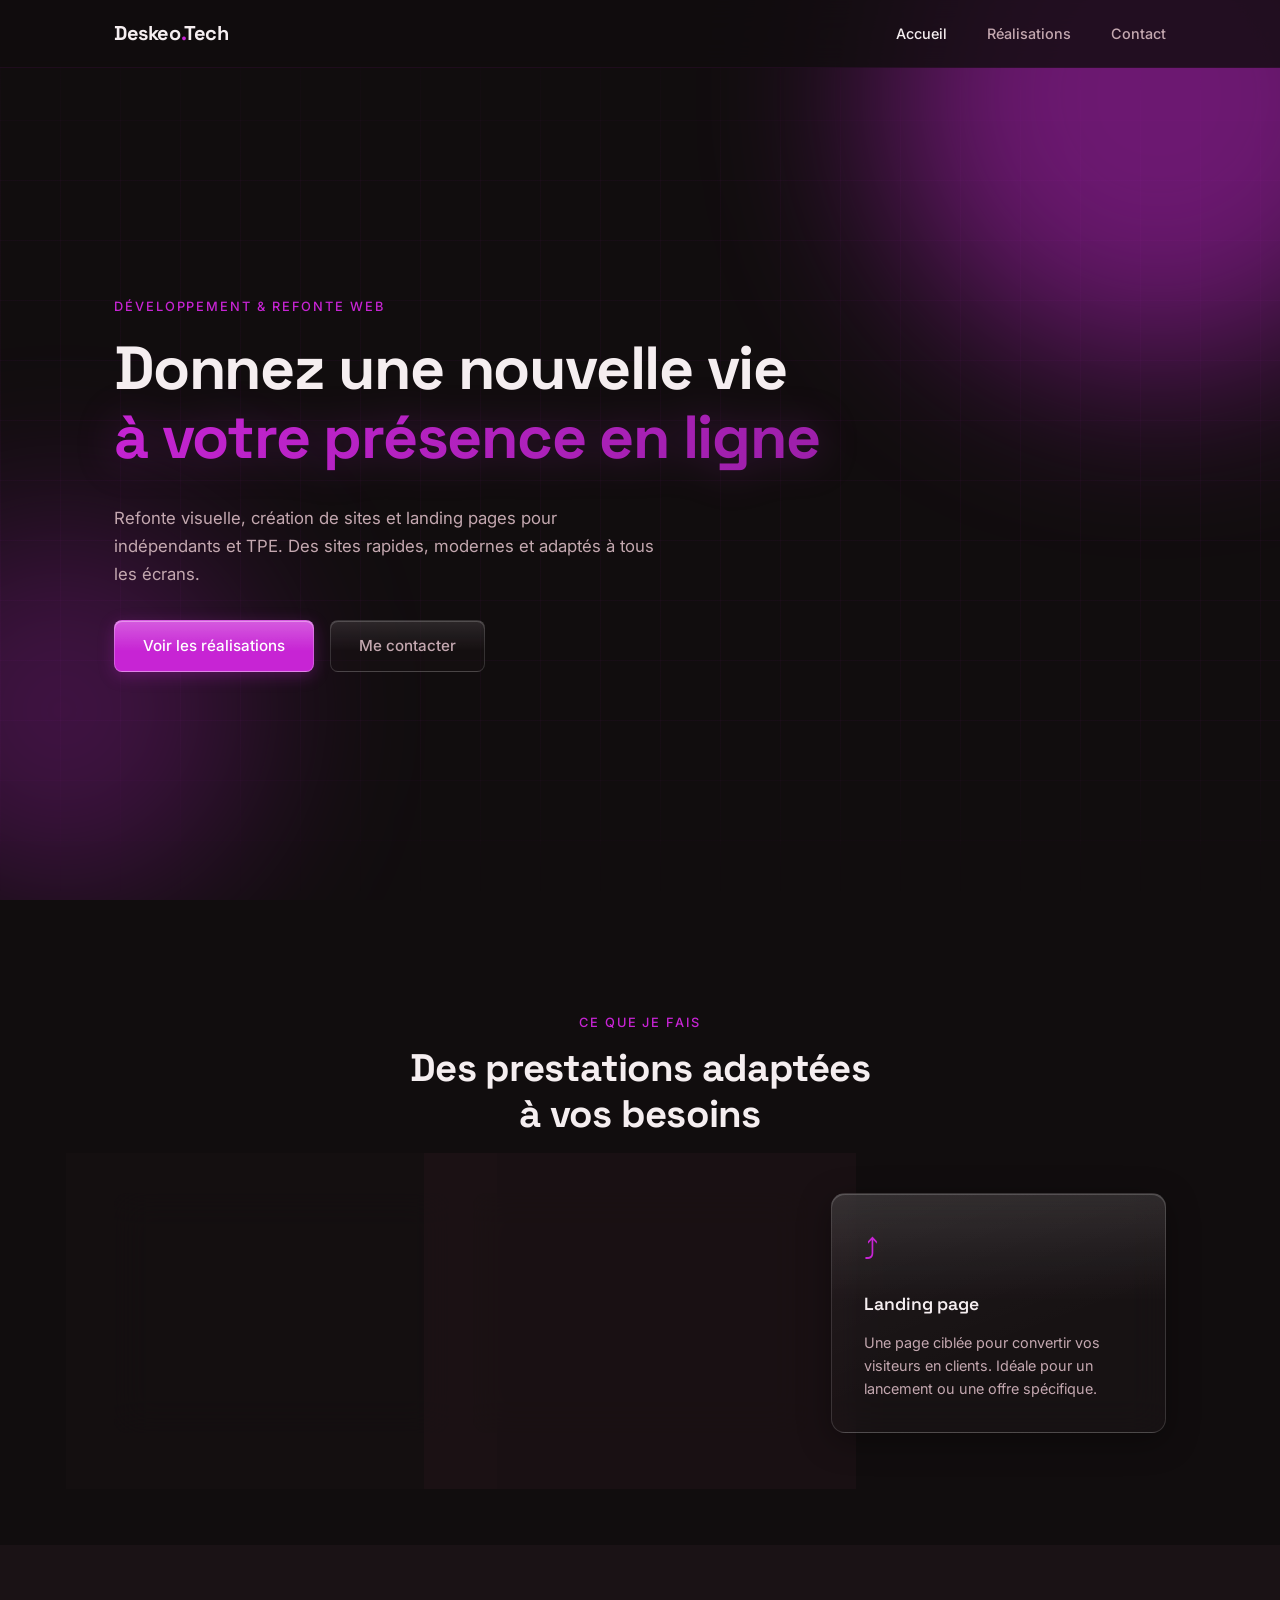
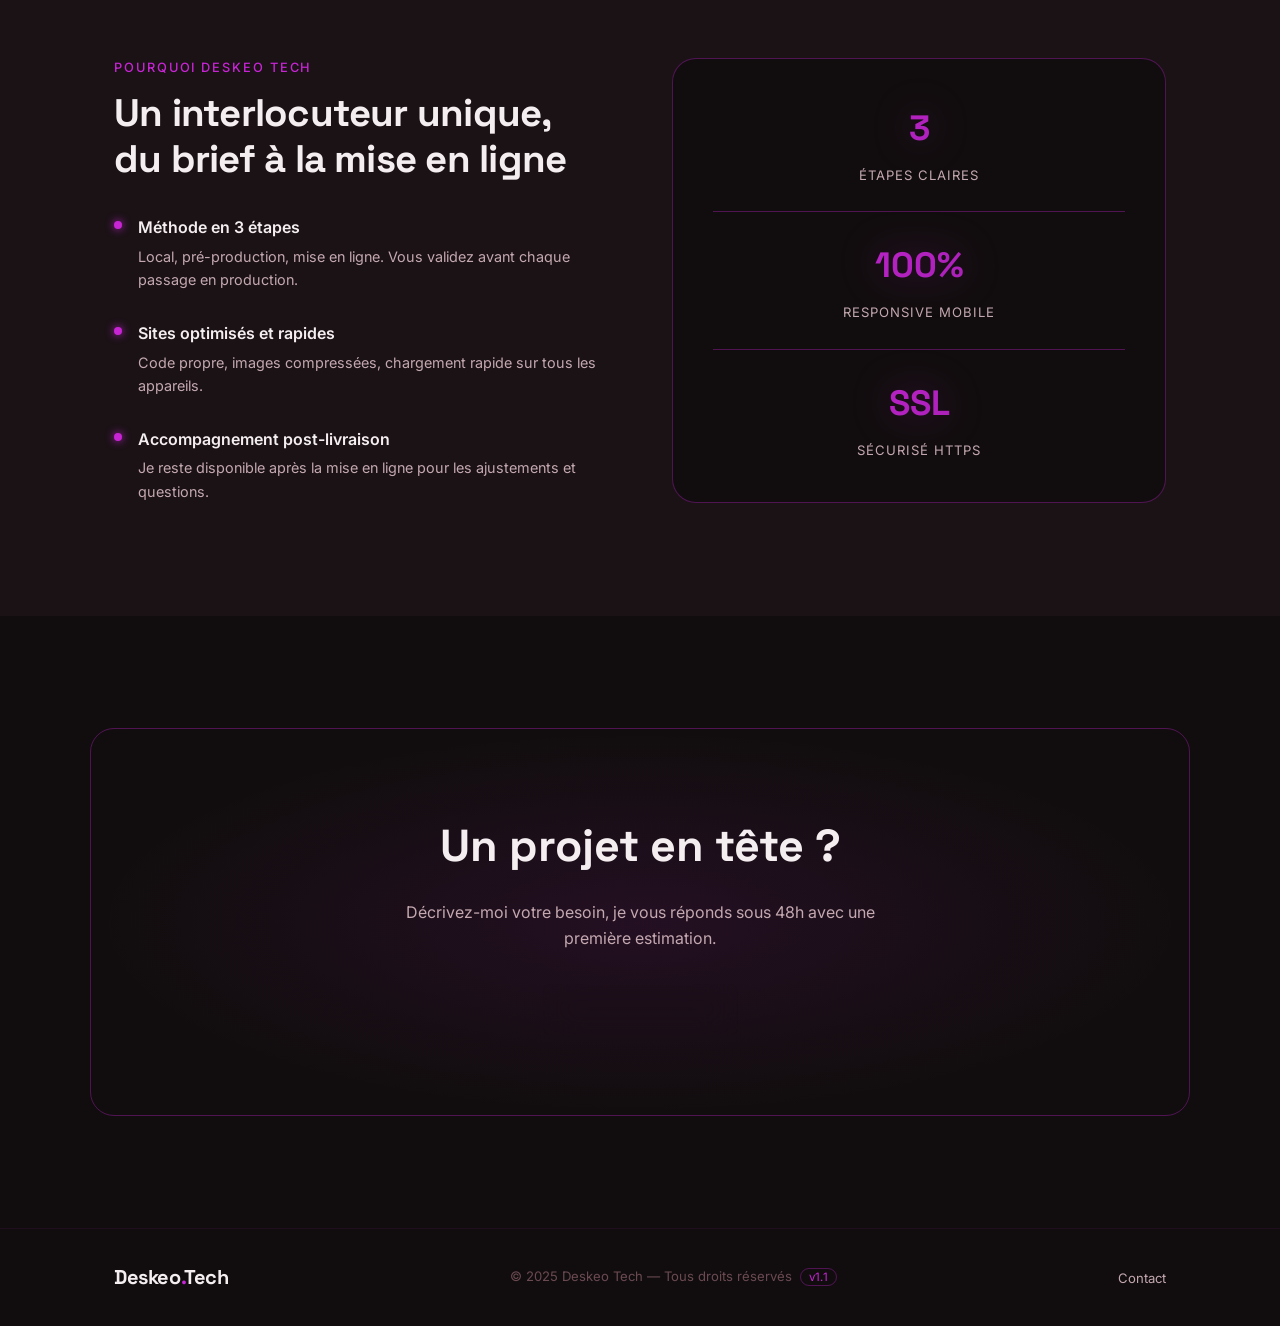
==== commit 711a81e7: "v1.1 - Ajout animation sparkles + centralisation du versionning du site" ====
--- a/index.html
+++ b/index.html
@@ -36,6 +36,7 @@
                 <div class="neon-orb orb-1"></div>
                 <div class="neon-orb orb-2"></div>
                 <div class="grid-overlay"></div>
+                <div class="sparkles"></div>
             </div>
             <div class="container hero-content">
                 <p class="hero-eyebrow">Développement & Refonte Web</p>
@@ -146,7 +147,7 @@
     <footer class="footer">
         <div class="container footer-inner">
             <span class="nav-logo">Deskeo<span class="accent">.</span>Tech</span>
-            <p class="footer-copy">&copy; 2025 Deskeo Tech — Tous droits réservés <span class="footer-version">v1.0</span></p>
+            <p class="footer-copy">&copy; 2025 Deskeo Tech — Tous droits réservés <span class="footer-version">v1.1</span></p>
             <nav aria-label="Navigation secondaire">
                 <a href="contact.html" class="footer-link">Contact</a>
             </nav>
--- a/css/animations.css
+++ b/css/animations.css
@@ -45,6 +45,32 @@
     50%       { transform: translateY(-30px) scale(1.05); }
 }
 
+/* Étincelles — générées dynamiquement en JS (main.js), max 10 en simultané */
+.sparkles {
+    position: absolute;
+    inset: 0;
+    overflow: hidden;
+    pointer-events: none;
+}
+
+.sparkle {
+    position: absolute;
+    border-radius: 50%;
+    background: var(--accent);
+    box-shadow: 0 0 6px 2px var(--accent-glow), 0 0 14px 4px rgba(199,36,212,0.3);
+    opacity: 0;
+    animation-name: sparkle-life;
+    animation-timing-function: ease-out;
+    animation-fill-mode: forwards;
+}
+
+@keyframes sparkle-life {
+    0%   { opacity: 0; transform: scale(0.3); }
+    15%  { opacity: 1; transform: scale(1); }
+    70%  { opacity: 0.85; transform: scale(1); }
+    100% { opacity: 0; transform: scale(0.5); }
+}
+
 /* Apparition au chargement */
 .hero-eyebrow { animation: fadeUp 0.7s ease both; animation-delay: 0.1s; }
 .hero-title   { animation: fadeUp 0.7s ease both; animation-delay: 0.25s; }
